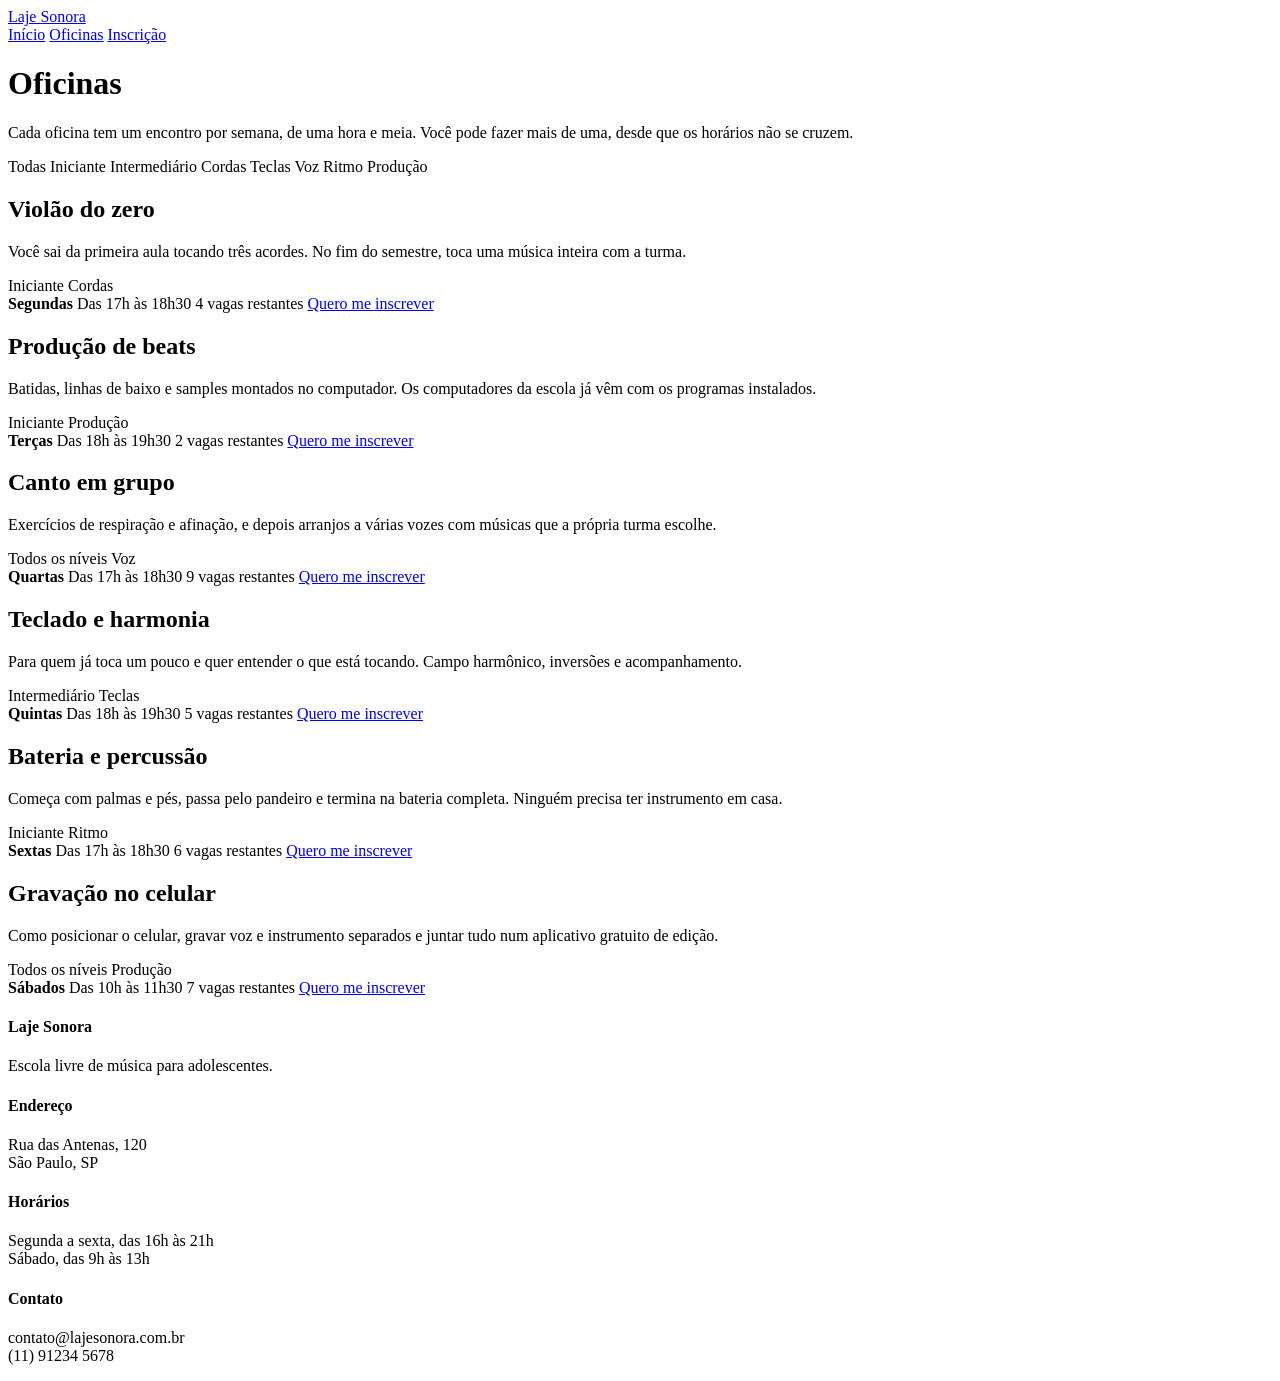
==== oficinas.html @ 8a30487e "HTML da página de oficinas" ====
<!DOCTYPE html>
<html lang="pt-br">
<head>
    <meta charset="UTF-8">
    <meta name="viewport" content="width=device-width, initial-scale=1.0">
    <title>Laje Sonora | Oficinas</title>
    <link rel="preconnect" href="https://fonts.googleapis.com">
    <link rel="preconnect" href="https://fonts.gstatic.com" crossorigin>
    <link href="https://fonts.googleapis.com/css2?family=Archivo:wght@400;500;600;700&family=Big+Shoulders+Display:wght@800;900&display=swap" rel="stylesheet">
</head>
<body>
    <header class="conteudo topo">
        <a href="index.html" class="logo">Laje Sonora</a>

        <nav class="menu">
            <a href="index.html">Início</a>
            <a href="oficinas.html" class="atual">Oficinas</a>
            <a href="inscricao.html">Inscrição</a>
        </nav>
    </header>

    <main class="conteudo">
        <h1 class="titulo-pagina">Oficinas</h1>
        <p class="subtitulo-pagina">Cada oficina tem um encontro por semana, de uma hora e meia. Você pode fazer mais de uma, desde que os horários não se cruzem.</p>

        <div class="filtros">
            <span class="filtro ativo">Todas</span>
            <span class="filtro">Iniciante</span>
            <span class="filtro">Intermediário</span>
            <span class="filtro">Cordas</span>
            <span class="filtro">Teclas</span>
            <span class="filtro">Voz</span>
            <span class="filtro">Ritmo</span>
            <span class="filtro">Produção</span>
        </div>

        <div class="lista">
            <article class="oficina">
                <div class="foto foto-azul"></div>
                <div class="oficina-texto">
                    <h2>Violão do zero</h2>
                    <p>Você sai da primeira aula tocando três acordes. No fim do semestre, toca uma música inteira com a turma.</p>
                    <div class="etiquetas">
                        <span class="etiqueta">Iniciante</span>
                        <span class="etiqueta">Cordas</span>
                    </div>
                </div>
                <div class="oficina-detalhes">
                    <strong>Segundas</strong>
                    <span>Das 17h às 18h30</span>
                    <span>4 vagas restantes</span>
                    <a href="inscricao.html">Quero me inscrever</a>
                </div>
            </article>

            <article class="oficina">
                <div class="foto foto-amarela"></div>
                <div class="oficina-texto">
                    <h2>Produção de beats</h2>
                    <p>Batidas, linhas de baixo e samples montados no computador. Os computadores da escola já vêm com os programas instalados.</p>
                    <div class="etiquetas">
                        <span class="etiqueta">Iniciante</span>
                        <span class="etiqueta">Produção</span>
                    </div>
                </div>
                <div class="oficina-detalhes">
                    <strong>Terças</strong>
                    <span>Das 18h às 19h30</span>
                    <span>2 vagas restantes</span>
                    <a href="inscricao.html">Quero me inscrever</a>
                </div>
            </article>

            <article class="oficina">
                <div class="foto foto-tinta"></div>
                <div class="oficina-texto">
                    <h2>Canto em grupo</h2>
                    <p>Exercícios de respiração e afinação, e depois arranjos a várias vozes com músicas que a própria turma escolhe.</p>
                    <div class="etiquetas">
                        <span class="etiqueta">Todos os níveis</span>
                        <span class="etiqueta">Voz</span>
                    </div>
                </div>
                <div class="oficina-detalhes">
                    <strong>Quartas</strong>
                    <span>Das 17h às 18h30</span>
                    <span>9 vagas restantes</span>
                    <a href="inscricao.html">Quero me inscrever</a>
                </div>
            </article>

            <article class="oficina">
                <div class="foto"></div>
                <div class="oficina-texto">
                    <h2>Teclado e harmonia</h2>
                    <p>Para quem já toca um pouco e quer entender o que está tocando. Campo harmônico, inversões e acompanhamento.</p>
                    <div class="etiquetas">
                        <span class="etiqueta">Intermediário</span>
                        <span class="etiqueta">Teclas</span>
                    </div>
                </div>
                <div class="oficina-detalhes">
                    <strong>Quintas</strong>
                    <span>Das 18h às 19h30</span>
                    <span>5 vagas restantes</span>
                    <a href="inscricao.html">Quero me inscrever</a>
                </div>
            </article>

            <article class="oficina">
                <div class="foto foto-azul"></div>
                <div class="oficina-texto">
                    <h2>Bateria e percussão</h2>
                    <p>Começa com palmas e pés, passa pelo pandeiro e termina na bateria completa. Ninguém precisa ter instrumento em casa.</p>
                    <div class="etiquetas">
                        <span class="etiqueta">Iniciante</span>
                        <span class="etiqueta">Ritmo</span>
                    </div>
                </div>
                <div class="oficina-detalhes">
                    <strong>Sextas</strong>
                    <span>Das 17h às 18h30</span>
                    <span>6 vagas restantes</span>
                    <a href="inscricao.html">Quero me inscrever</a>
                </div>
            </article>

            <article class="oficina">
                <div class="foto foto-amarela"></div>
                <div class="oficina-texto">
                    <h2>Gravação no celular</h2>
                    <p>Como posicionar o celular, gravar voz e instrumento separados e juntar tudo num aplicativo gratuito de edição.</p>
                    <div class="etiquetas">
                        <span class="etiqueta">Todos os níveis</span>
                        <span class="etiqueta">Produção</span>
                    </div>
                </div>
                <div class="oficina-detalhes">
                    <strong>Sábados</strong>
                    <span>Das 10h às 11h30</span>
                    <span>7 vagas restantes</span>
                    <a href="inscricao.html">Quero me inscrever</a>
                </div>
            </article>
        </div>
    </main>

    <footer class="rodape">
        <div class="conteudo rodape-colunas">
            <div class="rodape-coluna">
                <h4>Laje Sonora</h4>
                <p>Escola livre de música para adolescentes.</p>
            </div>

            <div class="rodape-coluna">
                <h4>Endereço</h4>
                <p>Rua das Antenas, 120 <br> São Paulo, SP</p>
            </div>

            <div class="rodape-coluna">
                <h4>Horários</h4>
                <p>Segunda a sexta, das 16h às 21h <br> Sábado, das 9h às 13h</p>
            </div>

            <div class="rodape-coluna">
                <h4>Contato</h4>
                <p>contato@lajesonora.com.br <br> (11) 91234 5678</p>
            </div>
        </div>
    </footer>
</body>
</html>
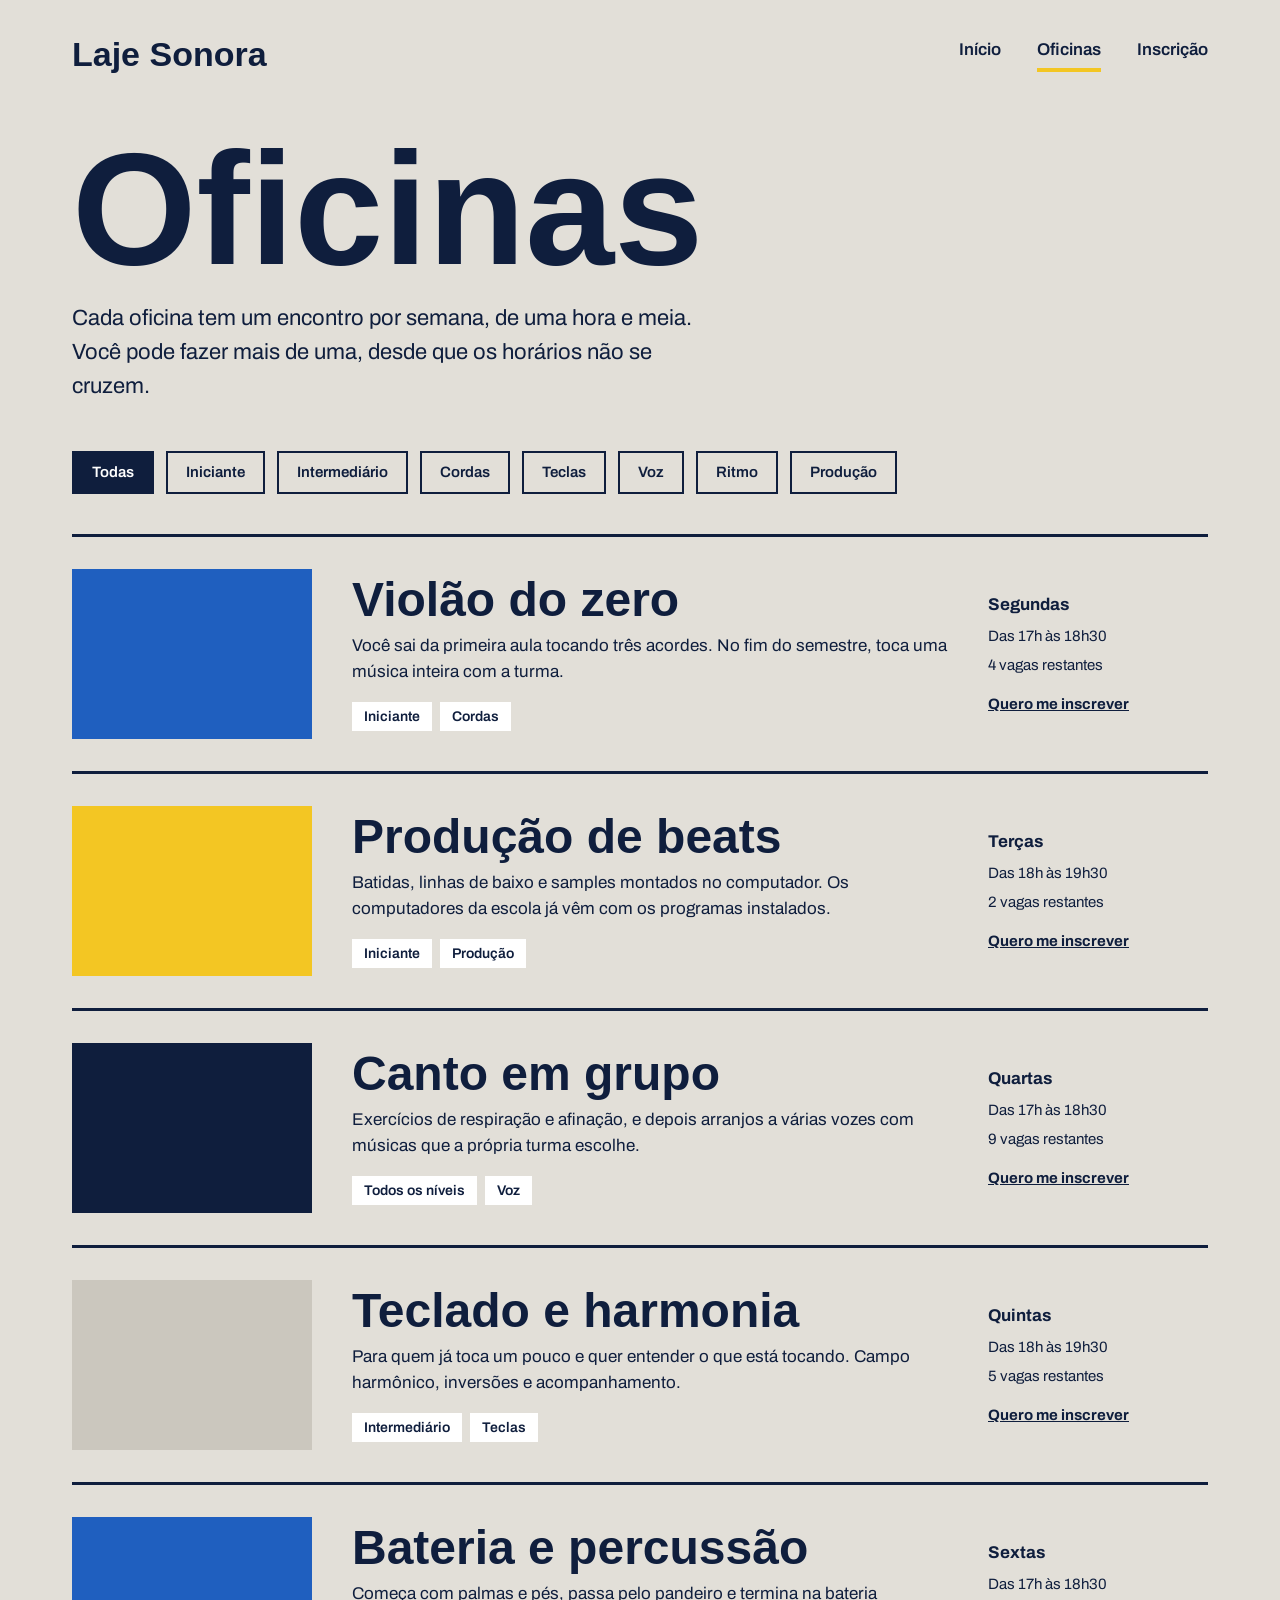
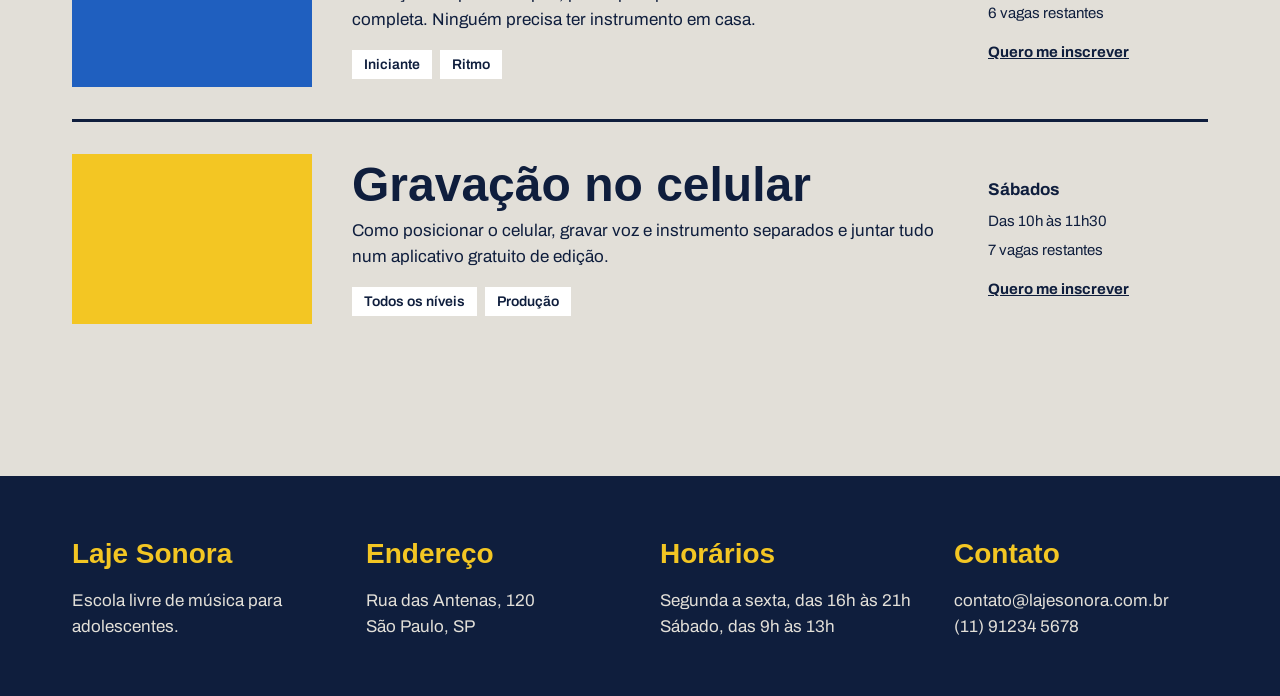
==== commit 24271215: "Página de oficinas pronta" ====
--- a/oficinas.html
+++ b/oficinas.html
@@ -7,6 +7,7 @@
     <link rel="preconnect" href="https://fonts.googleapis.com">
     <link rel="preconnect" href="https://fonts.gstatic.com" crossorigin>
     <link href="https://fonts.googleapis.com/css2?family=Archivo:wght@400;500;600;700&family=Big+Shoulders+Display:wght@800;900&display=swap" rel="stylesheet">
+    <link rel="stylesheet" href="oficinas.css">
 </head>
 <body>
     <header class="conteudo topo">
--- a/oficinas.css
+++ b/oficinas.css
@@ -0,0 +1,200 @@
+* {
+    margin: 0;
+    padding: 0;
+    box-sizing: border-box;
+}
+
+:root {
+    --concreto: #E2DFD8;
+    --concreto-escuro: #CBC7BE;
+    --tinta: #0F1E3D;
+    --caixa-dagua: #1F5FBF;
+    --fita: #F3C623;
+    --branco: #FFFFFF;
+    --fonte-cartaz: "Big Shoulders Display", "Arial Narrow", sans-serif;
+    --fonte-texto: "Archivo", Arial, sans-serif;
+}
+
+body {
+    background-color: var(--concreto);
+    color: var(--tinta);
+    font-family: var(--fonte-texto);
+    font-size: 17px;
+    line-height: 1.55;
+}
+
+a {
+    color: inherit;
+}
+
+h1, h2, h3 {
+    font-family: var(--fonte-cartaz);
+    font-weight: 900;
+    line-height: 0.95;
+}
+
+.conteudo {
+    max-width: 1200px;
+    margin-inline: auto;
+    padding-inline: 32px;
+}
+
+.topo {
+    padding-block: 28px;
+    display: flex;
+    justify-content: space-between;
+    align-items: center;
+}
+
+.logo {
+    font-family: var(--fonte-cartaz);
+    font-size: 34px;
+    font-weight: 900;
+    text-decoration: none;
+}
+
+.menu {
+    display: flex;
+    gap: 36px;
+}
+
+.menu a {
+    text-decoration: none;
+    font-weight: 600;
+    padding-bottom: 4px;
+    border-bottom: 4px solid transparent;
+}
+
+.menu a:hover {
+    border-bottom-color: var(--tinta);
+}
+
+.menu a.atual {
+    border-bottom-color: var(--fita);
+}
+
+.rodape {
+    margin-top: 120px;
+    background-color: var(--tinta);
+    color: var(--concreto);
+    padding-block: 56px;
+}
+
+.rodape-colunas {
+    display: flex;
+    gap: 40px;
+}
+
+.rodape-coluna {
+    flex: 1;
+}
+
+.rodape h4 {
+    font-family: var(--fonte-cartaz);
+    font-size: 28px;
+    color: var(--fita);
+    margin-bottom: 12px;
+}
+
+.foto {
+    background-color: var(--concreto-escuro);
+}
+
+.foto-azul {
+    background-color: var(--caixa-dagua);
+}
+
+.foto-amarela {
+    background-color: var(--fita);
+}
+
+.foto-tinta {
+    background-color: var(--tinta);
+}
+
+.titulo-pagina {
+    font-size: 160px;
+    margin-top: 24px;
+}
+
+.subtitulo-pagina {
+    font-size: 22px;
+    max-width: 640px;
+    margin-top: 16px;
+}
+
+.filtros {
+    margin-top: 48px;
+    display: flex;
+    flex-wrap: wrap;
+    gap: 12px;
+}
+
+.filtro {
+    border: 2px solid var(--tinta);
+    padding: 8px 18px;
+    font-weight: 600;
+    font-size: 15px;
+}
+
+.filtro.ativo {
+    background-color: var(--tinta);
+    color: var(--branco);
+}
+
+.lista {
+    margin-top: 40px;
+}
+
+.oficina {
+    padding-block: 32px;
+    border-top: 3px solid var(--tinta);
+    display: flex;
+    align-items: center;
+    gap: 40px;
+}
+
+.oficina .foto {
+    width: 240px;
+    height: 170px;
+    flex-shrink: 0;
+}
+
+.oficina-texto {
+    flex: 1;
+}
+
+.oficina h2 {
+    font-size: 48px;
+    margin-bottom: 10px;
+}
+
+.etiquetas {
+    margin-top: 16px;
+    display: flex;
+    gap: 8px;
+}
+
+.etiqueta {
+    background-color: var(--branco);
+    padding: 4px 12px;
+    font-size: 14px;
+    font-weight: 600;
+}
+
+.oficina-detalhes {
+    width: 220px;
+    font-size: 15px;
+    display: flex;
+    flex-direction: column;
+    gap: 6px;
+}
+
+.oficina-detalhes strong {
+    font-size: 17px;
+}
+
+.oficina-detalhes a {
+    margin-top: 10px;
+    font-weight: 700;
+}
